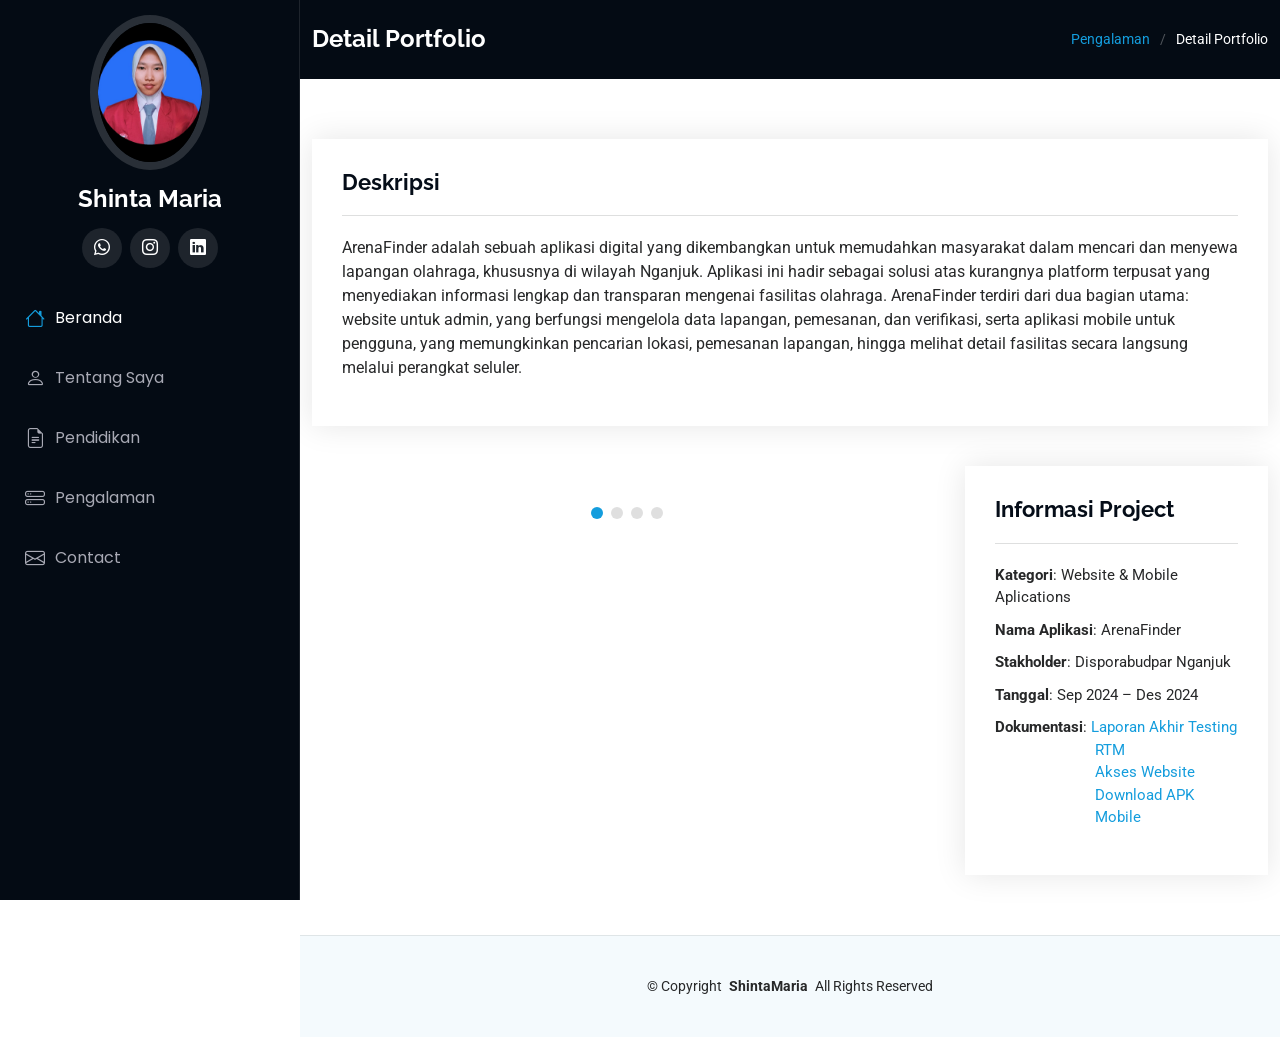
==== Portofolio_Shinta/arena.html @ b208a0d0 "Create arena.html" ====
<!DOCTYPE html>
<html lang="en">

<head>
  <meta charset="utf-8">
  <meta content="width=device-width, initial-scale=1.0" name="viewport">
  <title>Detail Portfolio - ShintaMaria</title>
  <meta content="" name="description">
  <meta content="" name="keywords">

  <!-- Favicons -->
  <link href="assets/img/favicon.png" rel="icon">
  <link href="assets/img/apple-touch-icon.png" rel="apple-touch-icon">

  <!-- Fonts -->
  <link href="https://fonts.googleapis.com" rel="preconnect">
  <link href="https://fonts.gstatic.com" rel="preconnect" crossorigin>
  <link href="https://fonts.googleapis.com/css2?family=Roboto:ital,wght@0,100;0,300;0,400;0,500;0,700;0,900;1,100;1,300;1,400;1,500;1,700;1,900&family=Poppins:ital,wght@0,100;0,200;0,300;0,400;0,500;0,600;0,700;0,800;0,900;1,100;1,200;1,300;1,400;1,500;1,600;1,700;1,800;1,900&family=Raleway:ital,wght@0,100;0,200;0,300;0,400;0,500;0,600;0,700;0,800;0,900;1,100;1,200;1,300;1,400;1,500;1,600;1,700;1,800;1,900&display=swap" rel="stylesheet">

  <!-- Vendor CSS Files -->
  <link href="assets/vendor/bootstrap/css/bootstrap.min.css" rel="stylesheet">
  <link href="assets/vendor/bootstrap-icons/bootstrap-icons.css" rel="stylesheet">
  <link href="assets/vendor/aos/aos.css" rel="stylesheet">
  <link href="assets/vendor/glightbox/css/glightbox.min.css" rel="stylesheet">
  <link href="assets/vendor/swiper/swiper-bundle.min.css" rel="stylesheet">

  <!-- Main CSS File -->
  <link href="assets/css/main.css" rel="stylesheet">

  <!-- =======================================================
  * Template Name: iPortfolio
  * Template URL: https://bootstrapmade.com/iportfolio-bootstrap-portfolio-websites-template/
  * Updated: Jun 29 2024 with Bootstrap v5.3.3
  * Author: BootstrapMade.com
  * License: https://bootstrapmade.com/license/
  ======================================================== -->
</head>

<body class="portfolio-details-page">

  <header id="header" class="header dark-background d-flex flex-column">
    <i class="header-toggle d-xl-none bi bi-list"></i>

    <div class="profile-img">
      <img src="assets/img/profil.jpg" alt="" class="img-fluid rounded-circle">
    </div>

    <a href="index.html" class="logo d-flex align-items-center justify-content-center">
      <!-- Uncomment the line below if you also wish to use an image logo -->
      <!-- <img src="assets/img/logo.png" alt=""> -->
      <h1 class="sitename">Shinta Maria</h1>
    </a>

    <div class="social-links text-center">
      <a href="https://wa.me/082132679593" class="whatsapp"><i class="bi bi-whatsapp"></i></a>
      <a href="https://www.instagram.com/shin_tuy174?igsh=MXRqbTJxeG9rMzRyeg==" class="instagram"><i class="bi bi-instagram"></i></a>
      <a href="www.linkedin.com/in/shinta-maria-8167572b0" class="linkedin"><i class="bi bi-linkedin"></i></a>
    </div>

    <nav id="navmenu" class="navmenu">
      <ul>
        <li><a href="index.html#hero" class="active"><i class="bi bi-house navicon"></i>Beranda</a></li>
        <li><a href="index.html#about"><i class="bi bi-person navicon"></i> Tentang Saya</a></li>
        <li><a href="index.html#resume"><i class="bi bi-file-earmark-text navicon"></i> Pendidikan</a></li>
        <li><a href="index.html#services"><i class="bi bi-hdd-stack navicon"></i> Pengalaman</a></li>
        <li><a href="index.html#contact"><i class="bi bi-envelope navicon"></i> Contact</a></li>
      </ul>
    </nav>

  </header>

  <main class="main">

    <!-- Page Title -->
    <div class="page-title dark-background">
      <div class="container d-lg-flex justify-content-between align-items-center">
        <h1 class="mb-2 mb-lg-0">Detail Portfolio</h1>
        <nav class="breadcrumbs">
          <ol>
            <li><a href="index.html#services">Pengalaman</a></li>
            <li class="current">Detail Portfolio</li>
          </ol>
        </nav>
      </div>
    </div><!-- End Page Title -->

    <!-- Portfolio Details Section -->
    <section id="portfolio-details" class="portfolio-details section">

      <div class="container" data-aos="fade-up" data-aos-delay="100">
        <!-- Tambahkan deskripsi di baris penuh -->
          <div class="col-12">
            <div class="portfolio-info" style="margin-bottom: 40px;" data-aos="fade-up" data-aos-delay="300">
              <h3>Deskripsi</h3>
              <p>
                ArenaFinder adalah sebuah aplikasi digital yang dikembangkan untuk memudahkan masyarakat dalam mencari dan menyewa lapangan olahraga, khususnya di wilayah Nganjuk. Aplikasi ini hadir sebagai solusi atas kurangnya platform terpusat yang menyediakan informasi lengkap dan transparan mengenai fasilitas olahraga. ArenaFinder terdiri dari dua bagian utama: website untuk admin, yang berfungsi mengelola data lapangan, pemesanan, dan verifikasi, serta aplikasi mobile untuk pengguna, yang memungkinkan pencarian lokasi, pemesanan lapangan, hingga melihat detail fasilitas secara langsung melalui perangkat seluler.
              </p>
            </div>
          </div>

        <div class="row gy-4">
          <div class="col-lg-8">
            <div class="portfolio-details-slider swiper init-swiper">

              <script type="application/json" class="swiper-config">
                {
                  "loop": true,
                  "speed": 600,
                  "autoplay": {
                    "delay": 2500
                  },
                  "slidesPerView": "auto",
                  "pagination": {
                    "el": ".swiper-pagination",
                    "type": "bullets",
                    "clickable": true
                  }
                }
              </script>

              <div class="swiper-wrapper align-items-center">

                <div class="swiper-slide">
                  <img src="assets/img/portfolio/A1.png" alt="">
                </div>

                <div class="swiper-slide">
                  <img src="assets/img/portfolio/A2.png" alt="">
                </div>

                <div class="swiper-slide">
                  <img src="assets/img/portfolio/A3.png" alt="">
                </div>

                <div class="swiper-slide">
                  <img src="assets/img/portfolio/A4.png" alt="">
                </div>

              </div>
              <div class="swiper-pagination"></div>
            </div>
          </div>

          <div class="col-lg-4">
            <div class="portfolio-info" data-aos="fade-up" data-aos-delay="200">
              <h3>Informasi Project</h3>
              <ul>
                <li><strong>Kategori</strong>: Website & Mobile Aplications</li>
                <li><strong>Nama Aplikasi</strong>: ArenaFinder</li>
                <li><strong>Stakholder</strong>: Disporabudpar Nganjuk</li>
                <li><strong>Tanggal</strong>: Sep 2024 – Des 2024</li>
                <li>
                    <li><strong>Dokumentasi</strong>: <a href="https://drive.google.com/file/d/1MusQ1Hklu9_acbvf_uDLiMVSfSXAnI4O/view?usp=sharing">Laporan Akhir Testing</a></li>
                    
                    <ul style="margin: 0; padding-left: 100px;">
                      <li><a href="https://docs.google.com/spreadsheets/d/1JmQjyrMUGjD9QweMeWdgLGuaiPiGSojz/edit?usp=sharing&ouid=111477468748758832140&rtpof=true&sd=true">RTM</a></li>
                    </ul>
                    <ul style="margin: 0; padding-left: 100px;">
                      <li><a href="https://arenafinder.pbltifnganjuk.com/">Akses Website</a></li>
                    </ul>
                    <ul style="margin: 0; padding-left: 100px;">
                        <li><a href="ArenaFinder.apk">Download APK Mobile</a></li>
                      </ul>
                  </li>
                                  
              </ul>
            </div>
          </div>
          
          


        </div>

      </div>

    </section><!-- /Portfolio Details Section -->

  </main>

  <footer id="footer" class="footer position-relative light-background">

    <div class="container">
      <div class="copyright text-center ">
        <p>© <span>Copyright</span> <strong class="px-1 sitename">ShintaMaria</strong> <span>All Rights Reserved</span></p>
      </div>
      
    </div>

  </footer>

  <!-- Scroll Top -->
  <a href="#" id="scroll-top" class="scroll-top d-flex align-items-center justify-content-center"><i class="bi bi-arrow-up-short"></i></a>

  <!-- Preloader -->
  <div id="preloader"></div>

  <!-- Vendor JS Files -->
  <script src="assets/vendor/bootstrap/js/bootstrap.bundle.min.js"></script>
  <script src="assets/vendor/php-email-form/validate.js"></script>
  <script src="assets/vendor/aos/aos.js"></script>
  <script src="assets/vendor/typed.js/typed.umd.js"></script>
  <script src="assets/vendor/purecounter/purecounter_vanilla.js"></script>
  <script src="assets/vendor/waypoints/noframework.waypoints.js"></script>
  <script src="assets/vendor/glightbox/js/glightbox.min.js"></script>
  <script src="assets/vendor/imagesloaded/imagesloaded.pkgd.min.js"></script>
  <script src="assets/vendor/isotope-layout/isotope.pkgd.min.js"></script>
  <script src="assets/vendor/swiper/swiper-bundle.min.js"></script>

  <!-- Main JS File -->
  <script src="assets/js/main.js"></script>

</body>

</html>
---- Portofolio_Shinta/assets/css/main.css ----
/**
* Template Name: iPortfolio
* Template URL: https://bootstrapmade.com/iportfolio-bootstrap-portfolio-websites-template/
* Updated: Jun 29 2024 with Bootstrap v5.3.3
* Author: BootstrapMade.com
* License: https://bootstrapmade.com/license/
*/

/*--------------------------------------------------------------
# Font & Color Variables
# Help: https://bootstrapmade.com/color-system/
--------------------------------------------------------------*/
/* Fonts */
:root {
  --default-font: "Roboto",  system-ui, -apple-system, "Segoe UI", Roboto, "Helvetica Neue", Arial, "Noto Sans", "Liberation Sans", sans-serif, "Apple Color Emoji", "Segoe UI Emoji", "Segoe UI Symbol", "Noto Color Emoji";
  --heading-font: "Raleway",  sans-serif;
  --nav-font: "Poppins",  sans-serif;
}

/* Global Colors - The following color variables are used throughout the website. Updating them here will change the color scheme of the entire website */
:root { 
  --background-color: #ffffff; /* Background color for the entire website, including individual sections */
  --default-color: #272829; /* Default color used for the majority of the text content across the entire website */
  --heading-color: #050d18; /* Color for headings, subheadings and title throughout the website */
  --accent-color: #149ddd; /* Accent color that represents your brand on the website. It's used for buttons, links, and other elements that need to stand out */
  --surface-color: #ffffff; /* The surface color is used as a background of boxed elements within sections, such as cards, icon boxes, or other elements that require a visual separation from the global background. */
  --contrast-color: #ffffff; /* Contrast color for text, ensuring readability against backgrounds of accent, heading, or default colors. */
}

/* Nav Menu Colors - The following color variables are used specifically for the navigation menu. They are separate from the global colors to allow for more customization options */
:root {
  --nav-color: #a8a9b4;  /* The default color of the main navmenu links */
  --nav-hover-color: #ffffff; /* Applied to main navmenu links when they are hovered over or active */
  --nav-mobile-background-color: #040b14; /* Used as the background color for mobile navigation menu */
  --nav-dropdown-background-color: #040b14; /* Used as the background color for dropdown items that appear when hovering over primary navigation items */
  --nav-dropdown-color: #a8a9b4; /* Used for navigation links of the dropdown items in the navigation menu. */
  --nav-dropdown-hover-color: #ffffff; /* Similar to --nav-hover-color, this color is applied to dropdown navigation links when they are hovered over. */
}

/* Color Presets - These classes override global colors when applied to any section or element, providing reuse of the sam color scheme. */

.light-background {
  --background-color: #f4fafd;
  --surface-color: #ffffff;
}

.dark-background {
  --background-color: #040b14;
  --default-color: #ffffff;
  --heading-color: #ffffff;
  --surface-color: #151f2b;
  --contrast-color: #ffffff;
}

/* Smooth scroll */
:root {
  scroll-behavior: smooth;
}

/*--------------------------------------------------------------
# General Styling & Shared Classes
--------------------------------------------------------------*/
body {
  color: var(--default-color);
  background-color: var(--background-color);
  font-family: var(--default-font);
}

a {
  color: var(--accent-color);
  text-decoration: none;
  transition: 0.3s;
}

a:hover {
  color: color-mix(in srgb, var(--accent-color), transparent 25%);
  text-decoration: none;
}

h1,
h2,
h3,
h4,
h5,
h6 {
  color: var(--heading-color);
  font-family: var(--heading-font);
}

/* PHP Email Form Messages
------------------------------*/
.php-email-form .error-message {
  display: none;
  background: #df1529;
  color: #ffffff;
  text-align: left;
  padding: 15px;
  margin-bottom: 24px;
  font-weight: 600;
}

.php-email-form .sent-message {
  display: none;
  color: #ffffff;
  background: #059652;
  text-align: center;
  padding: 15px;
  margin-bottom: 24px;
  font-weight: 600;
}

.php-email-form .loading {
  display: none;
  background: var(--surface-color);
  text-align: center;
  padding: 15px;
  margin-bottom: 24px;
}

.php-email-form .loading:before {
  content: "";
  display: inline-block;
  border-radius: 50%;
  width: 24px;
  height: 24px;
  margin: 0 10px -6px 0;
  border: 3px solid var(--accent-color);
  border-top-color: var(--surface-color);
  animation: php-email-form-loading 1s linear infinite;
}

@keyframes php-email-form-loading {
  0% {
    transform: rotate(0deg);
  }

  100% {
    transform: rotate(360deg);
  }
}

/*--------------------------------------------------------------
# Global Header
--------------------------------------------------------------*/
.header {
  color: var(--default-color);
  background-color: var(--background-color);
  position: fixed;
  top: 0;
  left: 0;
  bottom: 0;
  padding: 0 15px;
  width: 300px;
  transition: all ease-in-out 0.3s;
  overflow-y: auto;
  z-index: 997;
  border-right: 1px solid color-mix(in srgb, var(--default-color), transparent 90%);
}

.header .profile-img img {
  margin: 15px auto;
  display: block;
  width: 120px;
  border: 8px solid color-mix(in srgb, var(--default-color), transparent 85%);
}

.header .logo {
  line-height: 1;
  margin-bottom: 15px;
}

.header .logo img {
  max-height: 32px;
  margin-right: 8px;
}

.header .logo h1 {
  font-size: 24px;
  margin: 0;
  font-weight: 700;
  color: var(--heading-color);
}

.header .social-links {
  margin: 0 0 20px 0;
}

.header .social-links a {
  font-size: 16px;
  display: inline-flex;
  align-items: center;
  justify-content: center;
  background: color-mix(in srgb, var(--default-color), transparent 90%);
  color: var(--default-color);
  margin: 0 2px;
  border-radius: 50%;
  text-align: center;
  width: 40px;
  height: 40px;
  transition: 0.3s;
}

.header .social-links a:hover {
  color: var(--contrast-color);
  background: var(--accent-color);
}

@media (min-width: 1200px) {

  .header~main,
  .header~#footer {
    margin-left: 300px;
  }
}

@media (max-width: 1199px) {
  .header {
    left: -100%;
  }
}

.header.header-show {
  left: 0;
}

.header .header-toggle {
  color: var(--contrast-color);
  background-color: var(--accent-color);
  font-size: 22px;
  display: flex;
  align-items: center;
  justify-content: center;
  width: 40px;
  height: 40px;
  border-radius: 50%;
  cursor: pointer;
  position: fixed;
  top: 15px;
  right: 15px;
  z-index: 9999;
  transition: background-color 0.3s;
}

.header .header-toggle:hover {
  color: var(--contrast-color);
  background-color: color-mix(in srgb, var(--accent-color) 90%, white 15%);
}

/*--------------------------------------------------------------
# Navigation Menu
--------------------------------------------------------------*/
.mobile-nav-toggle {
  display: none;
}

.navmenu {
  padding: 0;
  z-index: 9997;
}

.navmenu ul {
  list-style: none;
  padding: 0 0 20px 0;
  margin: 0;
}

.navmenu a,
.navmenu a:focus {
  color: var(--nav-color);
  padding: 15px 10px;
  font-family: var(--nav-font);
  font-size: 16px;
  font-weight: 400;
  display: flex;
  align-items: center;
  white-space: nowrap;
  transition: 0.3s;
  width: 100%;
}

.navmenu a .navicon,
.navmenu a:focus .navicon {
  font-size: 20px;
  margin-right: 10px;
}

.navmenu a .toggle-dropdown,
.navmenu a:focus .toggle-dropdown {
  font-size: 12px;
  line-height: 0;
  margin-left: auto;
  width: 30px;
  height: 30px;
  display: flex;
  align-items: center;
  justify-content: center;
  border-radius: 50%;
  transition: 0.3s;
  flex-shrink: 0;
  background-color: color-mix(in srgb, var(--accent-color), transparent 90%);
}

.navmenu a .toggle-dropdown:hover,
.navmenu a:focus .toggle-dropdown:hover {
  background-color: var(--accent-color);
  color: var(--contrast-color);
}

.navmenu a:hover,
.navmenu .active,
.navmenu .active:focus {
  color: var(--nav-hover-color);
}

.navmenu a:hover .navicon,
.navmenu .active .navicon,
.navmenu .active:focus .navicon {
  color: var(--accent-color);
}

.navmenu .active .toggle-dropdown,
.navmenu .active:focus .toggle-dropdown {
  background-color: var(--accent-color);
  color: var(--contrast-color);
  transform: rotate(180deg);
}

.navmenu .dropdown {
  display: block;
}

.navmenu .dropdown a,
.navmenu .dropdown a:focus {
  color: --nav-dropdown-color;
}

.navmenu .dropdown a:hover,
.navmenu .dropdown .active,
.navmenu .dropdown .active:focus {
  color: var(--nav-dropdown-hover-color);
}

.navmenu .dropdown ul {
  position: static;
  display: none;
  z-index: 99;
  padding: 5px 10px;
  margin: 5px 10px;
  background-color: var(--nav-dropdown-background-color);
  border: 1px solid color-mix(in srgb, var(--default-color), transparent 90%);
  box-shadow: none;
  transition: all 0.5s ease-in-out;
}

.navmenu .dropdown ul ul {
  background-color: rgba(33, 37, 41, 0.1);
}

.navmenu .dropdown>.dropdown-active {
  display: block;
  background-color: rgba(33, 37, 41, 0.03);
}

/*--------------------------------------------------------------
# Global Footer
--------------------------------------------------------------*/
.footer {
  color: var(--default-color);
  background-color: var(--background-color);
  font-size: 14px;
  padding: 40px 0;
  position: relative;
  border-top: 1px solid color-mix(in srgb, var(--default-color), transparent 90%);
}

.footer .copyright p {
  margin-bottom: 0;
}

.footer .credits {
  margin-top: 4px;
  font-size: 13px;
  text-align: center;
}

/*--------------------------------------------------------------
# Preloader
--------------------------------------------------------------*/
#preloader {
  position: fixed;
  inset: 0;
  z-index: 999999;
  overflow: hidden;
  background: var(--background-color);
  transition: all 0.6s ease-out;
}

#preloader:before {
  content: "";
  position: fixed;
  top: calc(50% - 30px);
  left: calc(50% - 30px);
  border: 6px solid #ffffff;
  border-color: var(--accent-color) transparent var(--accent-color) transparent;
  border-radius: 50%;
  width: 60px;
  height: 60px;
  animation: animate-preloader 1.5s linear infinite;
}

@keyframes animate-preloader {
  0% {
    transform: rotate(0deg);
  }

  100% {
    transform: rotate(360deg);
  }
}

/*--------------------------------------------------------------
# Scroll Top Button
--------------------------------------------------------------*/
.scroll-top {
  position: fixed;
  visibility: hidden;
  opacity: 0;
  right: 15px;
  bottom: -15px;
  z-index: 99999;
  background-color: var(--accent-color);
  width: 44px;
  height: 44px;
  border-radius: 50px;
  transition: all 0.4s;
}

.scroll-top i {
  font-size: 24px;
  color: var(--contrast-color);
  line-height: 0;
}

.scroll-top:hover {
  background-color: color-mix(in srgb, var(--accent-color), transparent 20%);
  color: var(--contrast-color);
}

.scroll-top.active {
  visibility: visible;
  opacity: 1;
  bottom: 15px;
}

/*--------------------------------------------------------------
# Disable aos animation delay on mobile devices
--------------------------------------------------------------*/
@media screen and (max-width: 768px) {
  [data-aos-delay] {
    transition-delay: 0 !important;
  }
}

/*--------------------------------------------------------------
# Global Page Titles & Breadcrumbs
--------------------------------------------------------------*/
.page-title {
  color: var(--default-color);
  background-color: var(--background-color);
  padding: 25px 0;
  position: relative;
}

.page-title h1 {
  font-size: 24px;
  font-weight: 700;
}

.page-title .breadcrumbs ol {
  display: flex;
  flex-wrap: wrap;
  list-style: none;
  padding: 0;
  margin: 0;
  font-size: 14px;
  font-weight: 400;
}

.page-title .breadcrumbs ol li+li {
  padding-left: 10px;
}

.page-title .breadcrumbs ol li+li::before {
  content: "/";
  display: inline-block;
  padding-right: 10px;
  color: color-mix(in srgb, var(--default-color), transparent 70%);
}

/*--------------------------------------------------------------
# Global Sections
--------------------------------------------------------------*/
section,
.section {
  color: var(--default-color);
  background-color: var(--background-color);
  padding: 60px 0;
  overflow: clip;
}

/*--------------------------------------------------------------
# Global Section Titles
--------------------------------------------------------------*/
.section-title {
  padding-bottom: 60px;
  position: relative;
}

.section-title h2 {
  font-size: 32px;
  font-weight: 700;
  margin-bottom: 20px;
  padding-bottom: 20px;
  position: relative;
}

.section-title h2:after {
  content: "";
  position: absolute;
  display: block;
  width: 50px;
  height: 3px;
  background: var(--accent-color);
  left: 0;
  bottom: 0;
}

.section-title p {
  margin-bottom: 0;
}

/*--------------------------------------------------------------
# Hero Section
--------------------------------------------------------------*/
.hero {
  width: 100%;
  min-height: 100vh;
  position: relative;
  padding: 80px 0;
  display: flex;
  align-items: center;
  justify-content: center;
}

.hero img {
  position: absolute;
  inset: 0;
  display: block;
  width: 100%;
  height: 100%;
  object-fit: cover;
  z-index: 1;
}

.hero:before {
  content: "";
  background: color-mix(in srgb, var(--background-color), transparent 70%);
  position: absolute;
  inset: 0;
  z-index: 2;
}

.hero .container {
  position: relative;
  z-index: 3;
}

.hero h2 {
  margin: 0;
  font-size: 64px;
  font-weight: 700;
}

.hero p {
  margin: 5px 0 0 0;
  font-size: 26px;
}

.hero p span {
  letter-spacing: 1px;
  border-bottom: 2px solid var(--accent-color);
}

.hero .social-links {
  margin-top: 25px;
}

.hero .social-links a {
  font-size: 24px;
  display: inline-block;
  color: color-mix(in srgb, var(--default-color), transparent 50%);
  line-height: 1;
  margin-right: 20px;
  transition: 0.3s;
}

.hero .social-links a:hover {
  color: var(--accent-color);
}

@media (max-width: 768px) {
  .hero h2 {
    font-size: 32px;
  }

  .hero p {
    font-size: 20px;
  }
}

/*--------------------------------------------------------------
# About Section
--------------------------------------------------------------*/
.about .content h2 {
  font-weight: 700;
  font-size: 24px;
}

.about .content ul {
  list-style: none;
  padding: 0;
}

.about .content ul li {
  margin-bottom: 20px;
  display: flex;
  align-items: center;
}

.about .content ul strong {
  margin-right: 10px;
}

.about .content ul i {
  font-size: 16px;
  margin-right: 5px;
  color: var(--accent-color);
  line-height: 0;
}

/*--------------------------------------------------------------
# Stats Section
--------------------------------------------------------------*/
.stats .stats-item {
  padding: 30px;
  width: 100%;
}

.stats .stats-item i {
  color: var(--accent-color);
  display: block;
  font-size: 44px;
  float: left;
  line-height: 0;
}

.stats .stats-item .purecounter {
  color: var(--heading-color);
  font-size: 48px;
  line-height: 40px;
  display: block;
  font-weight: 700;
  margin-left: 60px;
}

.stats .stats-item p {
  color: color-mix(in srgb, var(--default-color), transparent 40%);
  padding: 15px 0 0 0;
  margin: 0 0 0 60px;
  font-family: var(--heading-font);
  font-size: 14px;
}

/*--------------------------------------------------------------
# Skills Section
--------------------------------------------------------------*/
.skills .progress {
  height: 60px;
  display: block;
  background: none;
  border-radius: 0;
}

.skills .progress .skill {
  color: var(--heading-color);
  padding: 0;
  margin: 0 0 6px 0;
  text-transform: uppercase;
  display: block;
  font-weight: 600;
  font-family: var(--heading-font);
}

.skills .progress .skill .val {
  float: right;
  font-style: normal;
}

.skills .progress-bar-wrap {
  background: color-mix(in srgb, var(--default-color), transparent 90%);
  height: 10px;
}

.skills .progress-bar {
  width: 1px;
  height: 10px;
  transition: 0.9s;
  background-color: var(--accent-color);
}

/*--------------------------------------------------------------
# Resume Section
--------------------------------------------------------------*/
.resume .resume-title {
  color: var(--heading-color);
  font-size: 26px;
  font-weight: 700;
  margin-top: 20px;
  margin-bottom: 20px;
}

.resume .resume-item {
  padding: 0 0 20px 20px;
  margin-top: -2px;
  border-left: 2px solid var(--accent-color);
  position: relative;
}

.resume .resume-item h4 {
  line-height: 18px;
  font-size: 18px;
  font-weight: 600;
  text-transform: uppercase;
  color: color-mix(in srgb, var(--default-color), transparent 20%);
  margin-bottom: 10px;
}

.resume .resume-item h5 {
  font-size: 16px;
  padding: 5px 15px;
  display: inline-block;
  font-weight: 600;
  margin-bottom: 10px;
}

.resume .resume-item ul {
  padding-left: 20px;
}

.resume .resume-item ul li {
  padding-bottom: 10px;
}

.resume .resume-item:last-child {
  padding-bottom: 0;
}

.resume .resume-item::before {
  content: "";
  position: absolute;
  width: 16px;
  height: 16px;
  border-radius: 50px;
  left: -9px;
  top: 0;
  background: var(--background-color);
  border: 2px solid var(--accent-color);
}

/*--------------------------------------------------------------
# Portfolio Section
--------------------------------------------------------------*/
.portfolio .portfolio-filters {
  padding: 0;
  margin: 0 auto 20px auto;
  list-style: none;
  text-align: center;
}

.portfolio .portfolio-filters li {
  cursor: pointer;
  display: inline-block;
  padding: 0;
  font-size: 14px;
  font-weight: 400;
  margin: 0 10px;
  line-height: 1;
  text-transform: uppercase;
  margin-bottom: 10px;
  transition: all 0.3s ease-in-out;
}

.portfolio .portfolio-filters li:hover,
.portfolio .portfolio-filters li.filter-active {
  color: var(--accent-color);
}

.portfolio .portfolio-filters li:first-child {
  margin-left: 0;
}

.portfolio .portfolio-filters li:last-child {
  margin-right: 0;
}

@media (max-width: 575px) {
  .portfolio .portfolio-filters li {
    font-size: 14px;
    margin: 0 5px;
  }
}

.portfolio .portfolio-content {
  position: relative;
  overflow: hidden;
}

.portfolio .portfolio-content img {
  transition: 0.3s;
}

.portfolio .portfolio-content .portfolio-info {
  opacity: 0;
  position: absolute;
  inset: 0;
  z-index: 3;
  transition: all ease-in-out 0.3s;
  background: rgba(0, 0, 0, 0.6);
  padding: 15px;
}

.portfolio .portfolio-content .portfolio-info h4 {
  font-size: 14px;
  padding: 5px 10px;
  font-weight: 400;
  color: #ffffff;
  display: inline-block;
  background-color: var(--accent-color);
}

.portfolio .portfolio-content .portfolio-info p {
  position: absolute;
  bottom: 10px;
  text-align: center;
  display: inline-block;
  left: 0;
  right: 0;
  font-size: 16px;
  font-weight: 600;
  color: rgba(255, 255, 255, 0.8);
}

.portfolio .portfolio-content .portfolio-info .preview-link,
.portfolio .portfolio-content .portfolio-info .details-link {
  position: absolute;
  left: calc(50% - 40px);
  font-size: 26px;
  top: calc(50% - 14px);
  color: #fff;
  transition: 0.3s;
  line-height: 1.2;
}

.portfolio .portfolio-content .portfolio-info .preview-link:hover,
.portfolio .portfolio-content .portfolio-info .details-link:hover {
  color: var(--accent-color);
}

.portfolio .portfolio-content .portfolio-info .details-link {
  left: 50%;
  font-size: 34px;
  line-height: 0;
}

.portfolio .portfolio-content:hover .portfolio-info {
  opacity: 1;
}

.portfolio .portfolio-content:hover img {
  transform: scale(1.1);
}

/*--------------------------------------------------------------
# Services Section
--------------------------------------------------------------*/
.services .service-item {
  position: relative;
}

.services .service-item .icon {
  background: var(--accent-color);
  display: flex;
  align-items: center;
  justify-content: center;
  width: 54px;
  height: 54px;
  border-radius: 50%;
  transition: 0.5s;
  border: 1px solid var(--accent-color);
  margin-right: 20px;
}

.services .service-item .icon i {
  color: var(--contrast-color);
  font-size: 24px;
  line-height: 0;
}

.services .service-item:hover .icon {
  background: var(--surface-color);
}

.services .service-item:hover .icon i {
  color: var(--accent-color);
}

.services .service-item .title {
  font-weight: 700;
  margin-bottom: 15px;
  font-size: 18px;
}

.services .service-item .title a {
  color: var(--heading-color);
}

.services .service-item .title a:hover {
  color: var(--accent-color);
}

.services .service-item .description {
  line-height: 24px;
  font-size: 14px;
}

/*--------------------------------------------------------------
# Testimonials Section
--------------------------------------------------------------*/
.testimonials .testimonials-carousel,
.testimonials .testimonials-slider {
  overflow: hidden;
}

.testimonials .testimonial-item {
  box-sizing: content-box;
  text-align: center;
  min-height: 320px;
}

.testimonials .testimonial-item .testimonial-img {
  width: 90px;
  border-radius: 50%;
  margin: 0 auto;
}

.testimonials .testimonial-item h3 {
  font-size: 18px;
  font-weight: bold;
  margin: 10px 0 5px 0;
}

.testimonials .testimonial-item h4 {
  font-size: 14px;
  color: color-mix(in srgb, var(--default-color), transparent 20%);
  margin: 0;
}

.testimonials .testimonial-item .quote-icon-left,
.testimonials .testimonial-item .quote-icon-right {
  color: color-mix(in srgb, var(--accent-color), transparent 40%);
  font-size: 26px;
  line-height: 0;
}

.testimonials .testimonial-item .quote-icon-left {
  display: inline-block;
  left: -5px;
  position: relative;
}

.testimonials .testimonial-item .quote-icon-right {
  display: inline-block;
  right: -5px;
  position: relative;
  top: 10px;
  transform: scale(-1, -1);
}

.testimonials .testimonial-item p {
  font-style: italic;
  margin: 0 15px 15px 15px;
  padding: 20px;
  background-color: var(--surface-color);
  position: relative;
  margin-bottom: 35px;
  border-radius: 6px;
  box-shadow: 0px 2px 15px rgba(0, 0, 0, 0.1);
}

.testimonials .testimonial-item p::after {
  content: "";
  width: 0;
  height: 0;
  border-top: 20px solid var(--surface-color);
  border-right: 20px solid transparent;
  border-left: 20px solid transparent;
  position: absolute;
  bottom: -20px;
  left: calc(50% - 20px);
}

.testimonials .swiper-wrapper {
  height: auto;
}

.testimonials .swiper-pagination {
  margin-top: 40px;
  position: relative;
}

.testimonials .swiper-pagination .swiper-pagination-bullet {
  width: 12px;
  height: 12px;
  background-color: var(--background-color);
  opacity: 1;
  border: 1px solid var(--accent-color);
}

.testimonials .swiper-pagination .swiper-pagination-bullet-active {
  background-color: var(--accent-color);
}

/*--------------------------------------------------------------
# Contact Section
--------------------------------------------------------------*/
.contact .info-wrap {
  background-color: var(--surface-color);
  box-shadow: 0px 0px 20px rgba(0, 0, 0, 0.1);
  padding: 30px;
}

@media (max-width: 575px) {
  .contact .info-wrap {
    padding: 20px;
  }
}

.contact .info-item {
  margin-bottom: 40px;
}

.contact .info-item i {
  font-size: 20px;
  color: var(--accent-color);
  background: color-mix(in srgb, var(--accent-color), transparent 92%);
  width: 44px;
  height: 44px;
  display: flex;
  justify-content: center;
  align-items: center;
  border-radius: 50px;
  transition: all 0.3s ease-in-out;
  margin-right: 15px;
}

.contact .info-item h3 {
  padding: 0;
  font-size: 18px;
  font-weight: 700;
  margin-bottom: 5px;
}

.contact .info-item p {
  padding: 0;
  margin-bottom: 0;
  font-size: 14px;
}

.contact .info-item:hover i {
  background: var(--accent-color);
  color: var(--contrast-color);
}

.contact .php-email-form {
  background-color: var(--surface-color);
  height: 100%;
  padding: 30px;
  box-shadow: 0px 0px 20px rgba(0, 0, 0, 0.1);
}

@media (max-width: 575px) {
  .contact .php-email-form {
    padding: 20px;
  }
}

.contact .php-email-form input[type=text],
.contact .php-email-form input[type=email],
.contact .php-email-form textarea {
  font-size: 14px;
  padding: 10px 15px;
  box-shadow: none;
  border-radius: 0;
  color: var(--default-color);
  background-color: var(--surface-color);
  border-color: color-mix(in srgb, var(--default-color), transparent 80%);
}

.contact .php-email-form input[type=text]:focus,
.contact .php-email-form input[type=email]:focus,
.contact .php-email-form textarea:focus {
  border-color: var(--accent-color);
}

.contact .php-email-form input[type=text]::placeholder,
.contact .php-email-form input[type=email]::placeholder,
.contact .php-email-form textarea::placeholder {
  color: color-mix(in srgb, var(--default-color), transparent 70%);
}

.contact .php-email-form button[type=submit] {
  color: var(--contrast-color);
  background: var(--accent-color);
  border: 0;
  padding: 10px 30px;
  transition: 0.4s;
  border-radius: 50px;
}

.contact .php-email-form button[type=submit]:hover {
  background: color-mix(in srgb, var(--accent-color), transparent 25%);
}

/*--------------------------------------------------------------
# Portfolio Details Section
--------------------------------------------------------------*/
.portfolio-details .portfolio-details-slider img {
  width: 100%;
}

.portfolio-details .portfolio-details-slider .swiper-pagination {
  margin-top: 20px;
  position: relative;
}

.portfolio-details .portfolio-details-slider .swiper-pagination .swiper-pagination-bullet {
  width: 12px;
  height: 12px;
  background-color: color-mix(in srgb, var(--default-color), transparent 85%);
  opacity: 1;
}

.portfolio-details .portfolio-details-slider .swiper-pagination .swiper-pagination-bullet-active {
  background-color: var(--accent-color);
}

.portfolio-details .portfolio-info {
  padding: 30px;
  box-shadow: 0px 0 30px rgba(0, 0, 0, 0.1);
}

.portfolio-details .portfolio-info h3 {
  font-size: 22px;
  font-weight: 700;
  margin-bottom: 20px;
  padding-bottom: 20px;
  border-bottom: 1px solid color-mix(in srgb, var(--default-color), transparent 85%);
}

.portfolio-details .portfolio-info ul {
  list-style: none;
  padding: 0;
  font-size: 15px;
}

.portfolio-details .portfolio-info ul li+li {
  margin-top: 10px;
}

.portfolio-details .portfolio-description {
  padding-top: 30px;
}

.portfolio-details .portfolio-description h2 {
  font-size: 26px;
  font-weight: 700;
  margin-bottom: 20px;
}

.portfolio-details .portfolio-description p {
  padding: 0;
  color: color-mix(in srgb, var(--default-color), transparent 30%);
}

/*--------------------------------------------------------------
# Service Details Section
--------------------------------------------------------------*/
.service-details .services-list {
  padding: 10px 30px;
  border: 1px solid color-mix(in srgb, var(--default-color), transparent 90%);
  margin-bottom: 20px;
}

.service-details .services-list a {
  display: block;
  line-height: 1;
  padding: 8px 0 8px 15px;
  border-left: 3px solid color-mix(in srgb, var(--default-color), transparent 70%);
  margin: 20px 0;
  color: color-mix(in srgb, var(--default-color), transparent 20%);
  transition: 0.3s;
}

.service-details .services-list a.active {
  color: var(--heading-color);
  font-weight: 700;
  border-color: var(--accent-color);
}

.service-details .services-list a:hover {
  border-color: var(--accent-color);
}

.service-details .services-img {
  margin-bottom: 20px;
}

.service-details h3 {
  font-size: 26px;
  font-weight: 700;
}

.service-details h4 {
  font-size: 20px;
  font-weight: 700;
}

.service-details p {
  font-size: 15px;
}

.service-details ul {
  list-style: none;
  padding: 0;
  font-size: 15px;
}

.service-details ul li {
  padding: 5px 0;
  display: flex;
  align-items: center;
}

.service-details ul i {
  font-size: 20px;
  margin-right: 8px;
  color: var(--accent-color);
}

.read-more {
  margin-top: 0px;
  color: #0d6efd;
  text-decoration: none;
}

.read-more:hover {
  text-decoration: underline;
}

.description {
  margin-bottom: 0;
}

/*--------------------------------------------------------------
# Starter Section Section
--------------------------------------------------------------*/
.starter-section {
  /* Add your styles here */
}
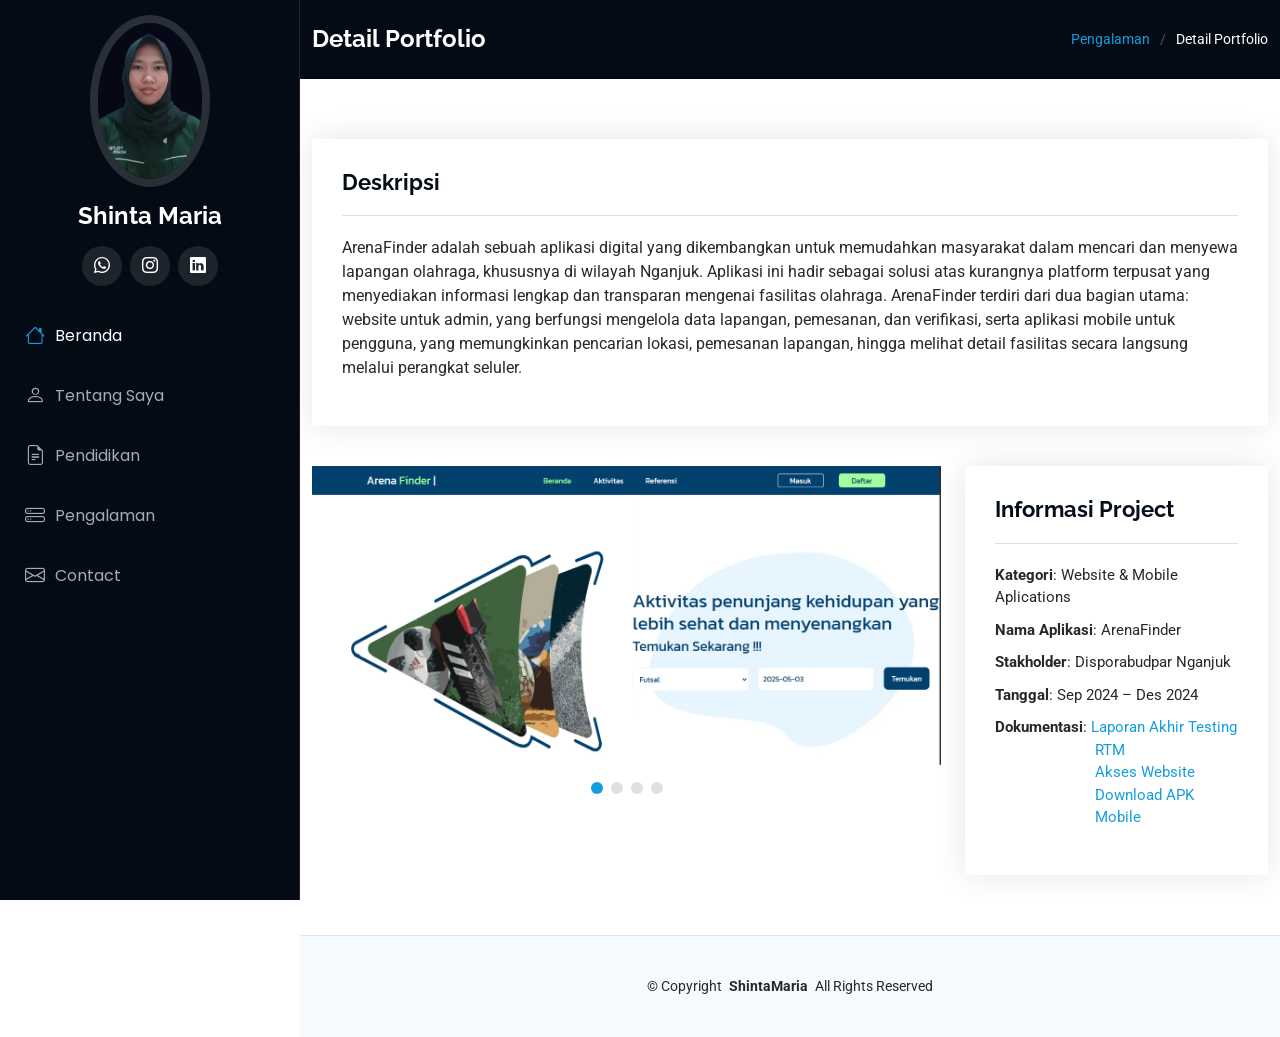
==== commit 07182943: "update" ====
--- a/Portofolio_Shinta/arena.html
+++ b/Portofolio_Shinta/arena.html
@@ -54,7 +54,7 @@
     <div class="social-links text-center">
       <a href="https://wa.me/082132679593" class="whatsapp"><i class="bi bi-whatsapp"></i></a>
       <a href="https://www.instagram.com/shin_tuy174?igsh=MXRqbTJxeG9rMzRyeg==" class="instagram"><i class="bi bi-instagram"></i></a>
-      <a href="www.linkedin.com/in/shinta-maria-8167572b0" class="linkedin"><i class="bi bi-linkedin"></i></a>
+      <a href="https://www.linkedin.com/in/shinta-maria-8167572b0/" class="linkedin"><i class="bi bi-linkedin"></i></a>
     </div>
 
     <nav id="navmenu" class="navmenu">
